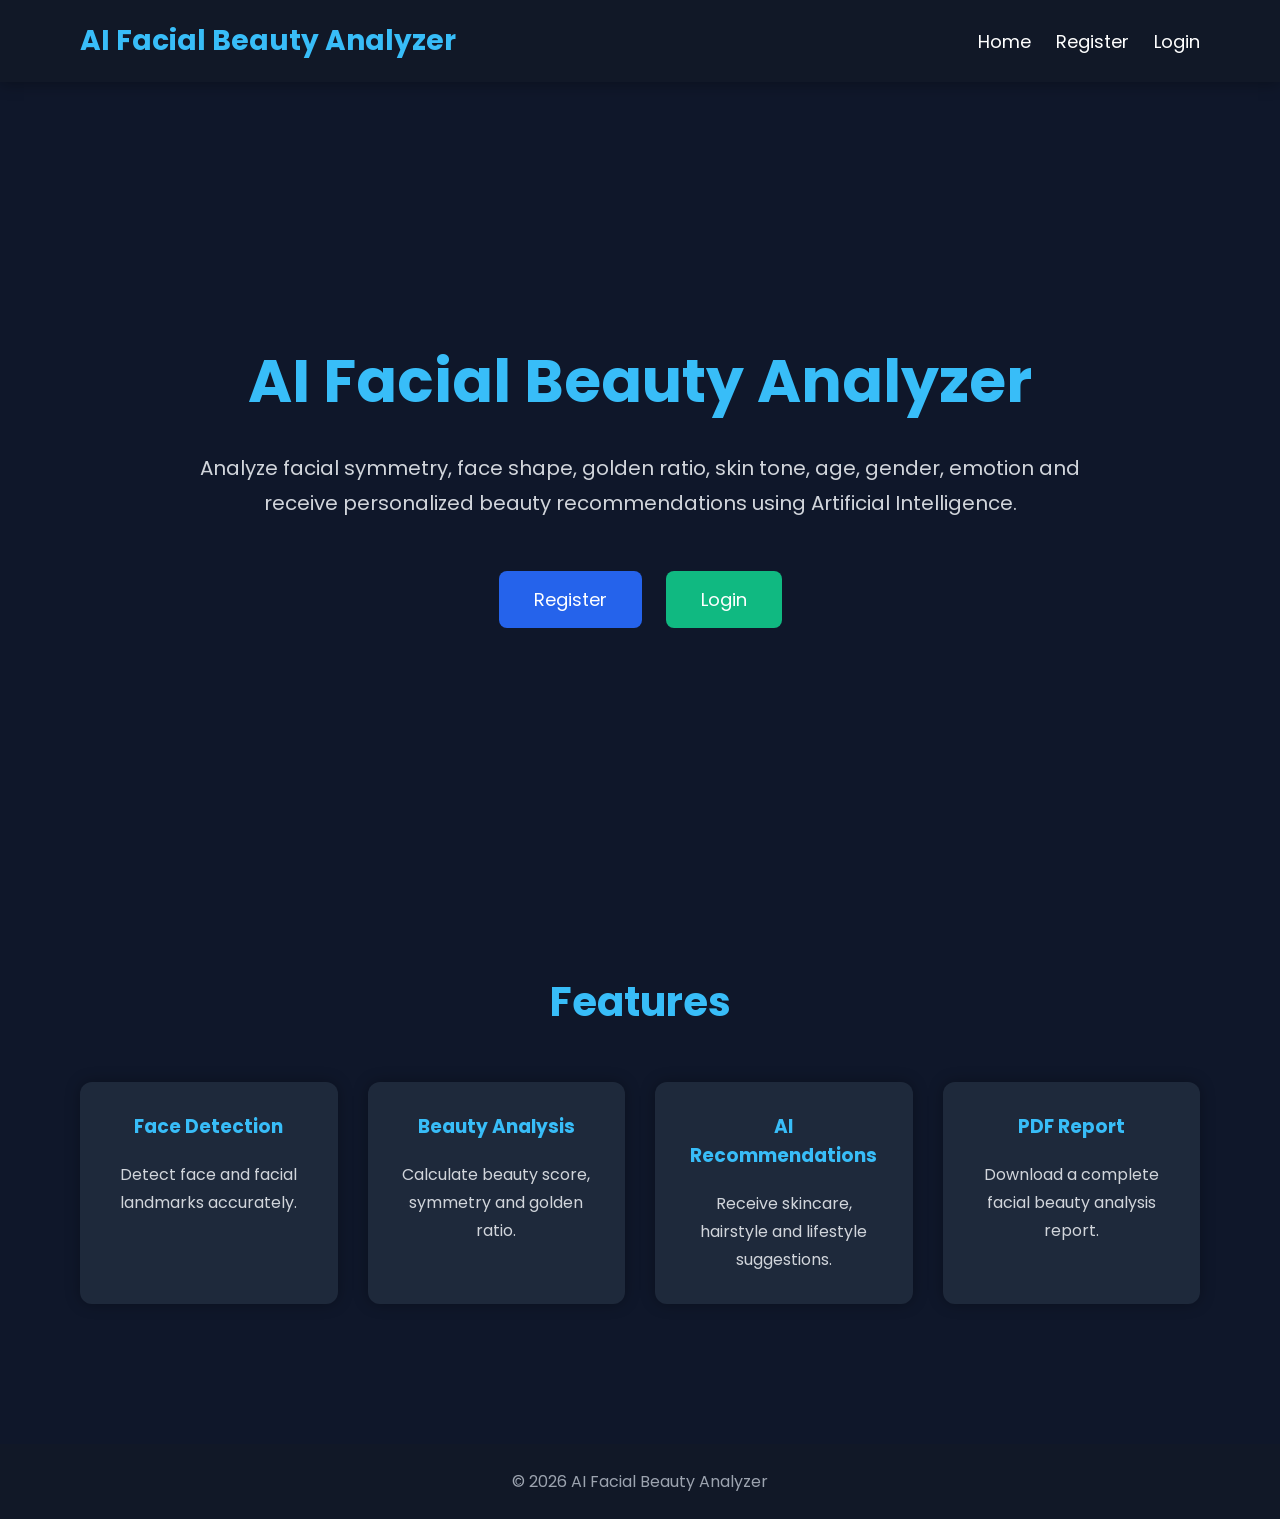
==== frontend/index.html @ 5bd3a6e5 "Improve project documentation" ====
<!DOCTYPE html>
<html lang="en">

<head>
    <meta charset="UTF-8">
    <meta name="viewport" content="width=device-width, initial-scale=1.0">

    <title>AI Facial Beauty Analyzer</title>

    <link rel="stylesheet" href="CSS/style.css">
</head>

<body>

    <!-- =========================
         Navigation Bar
    ========================== -->

    <nav>

        <div class="logo">
            AI Facial Beauty Analyzer
        </div>

        <ul>

            <li>
                <a href="index.html">Home</a>
            </li>

            <li>
                <a href="register.html">Register</a>
            </li>

            <li>
                <a href="login.html">Login</a>
            </li>

        </ul>

    </nav>


    <!-- =========================
          Hero Section
    ========================== -->

    <section class="hero">

        <div class="hero-content">

            <h1>
                AI Facial Beauty Analyzer
            </h1>

            <p>

                Analyze facial symmetry, face shape,
                golden ratio, skin tone, age, gender,
                emotion and receive personalized
                beauty recommendations using Artificial Intelligence.

            </p>

            <div class="buttons">

                <a href="register.html" class="btn">
                    Register
                </a>

                <a href="login.html" class="btn btn2">
                    Login
                </a>

            </div>

        </div>

    </section>


    <!-- =========================
          Features
    ========================== -->

    <section class="features">

        <h2>
            Features
        </h2>

        <div class="cards">

            <div class="card">
                <h3>Face Detection</h3>
                <p>Detect face and facial landmarks accurately.</p>
            </div>

            <div class="card">
                <h3>Beauty Analysis</h3>
                <p>Calculate beauty score, symmetry and golden ratio.</p>
            </div>

            <div class="card">
                <h3>AI Recommendations</h3>
                <p>Receive skincare, hairstyle and lifestyle suggestions.</p>
            </div>

            <div class="card">
                <h3>PDF Report</h3>
                <p>Download a complete facial beauty analysis report.</p>
            </div>

        </div>

    </section>


    <!-- =========================
          Footer
    ========================== -->

    <footer>

        <p>

            © 2026 AI Facial Beauty Analyzer

        </p>

    </footer>

</body>

</html>
---- frontend/CSS/style.css ----
/* =========================
   Google Font
========================= */

@import url('https://fonts.googleapis.com/css2?family=Poppins:wght@300;400;500;600;700&display=swap');

/* =========================
   Reset
========================= */

*{
    margin:0;
    padding:0;
    box-sizing:border-box;
    font-family:'Poppins',sans-serif;
}

/* =========================
   Body
========================= */

body{
    background:#0f172a;
    color:white;
}

/* =========================
   Navigation
========================= */

nav{
    display:flex;
    justify-content:space-between;
    align-items:center;
    padding:20px 80px;
    background:#111827;
    box-shadow:0 2px 15px rgba(0,0,0,.3);
}

.logo{
    font-size:28px;
    font-weight:700;
    color:#38bdf8;
}

nav ul{
    display:flex;
    list-style:none;
}

nav ul li{
    margin-left:25px;
}

nav ul li a{
    text-decoration:none;
    color:white;
    font-size:18px;
    transition:.3s;
}

nav ul li a:hover{
    color:#38bdf8;
}

/* =========================
   Hero Section
========================= */

.hero{
    height:90vh;
    display:flex;
    justify-content:center;
    align-items:center;
    text-align:center;
    padding:30px;
}

.hero-content{
    max-width:900px;
}

.hero h1{
    font-size:60px;
    color:#38bdf8;
    margin-bottom:25px;
}

.hero p{
    font-size:20px;
    line-height:35px;
    color:#d1d5db;
    margin-bottom:40px;
}

/* =========================
   Buttons
========================= */

.btn{
    display:inline-block;
    padding:15px 35px;
    background:#2563eb;
    color:white;
    text-decoration:none;
    border-radius:8px;
    margin:10px;
    transition:.3s;
    font-size:18px;
}

.btn:hover{
    background:#1d4ed8;
    transform:translateY(-3px);
}

.btn2{
    background:#10b981;
}

.btn2:hover{
    background:#059669;
}

/* =========================
   Features
========================= */

.features{
    padding:80px;
    text-align:center;
}

.features h2{
    font-size:40px;
    color:#38bdf8;
    margin-bottom:50px;
}

.cards{
    display:grid;
    grid-template-columns:repeat(auto-fit,minmax(250px,1fr));
    gap:30px;
}

.card{
    background:#1e293b;
    padding:30px;
    border-radius:12px;
    transition:.3s;
    box-shadow:0 0 15px rgba(0,0,0,.3);
}

.card:hover{
    transform:translateY(-8px);
}

.card h3{
    color:#38bdf8;
    margin-bottom:20px;
}

.card p{
    color:#d1d5db;
    line-height:28px;
}

/* =========================
   Footer
========================= */

footer{
    background:#111827;
    text-align:center;
    padding:25px;
    margin-top:60px;
}

footer p{
    color:#9ca3af;
}

/* =========================
   Responsive
========================= */

@media(max-width:768px){

    nav{
        flex-direction:column;
        padding:20px;
    }

    nav ul{
        margin-top:20px;
    }

    .hero h1{
        font-size:40px;
    }

    .hero p{
        font-size:18px;
    }

    .features{
        padding:40px 20px;
    }

}
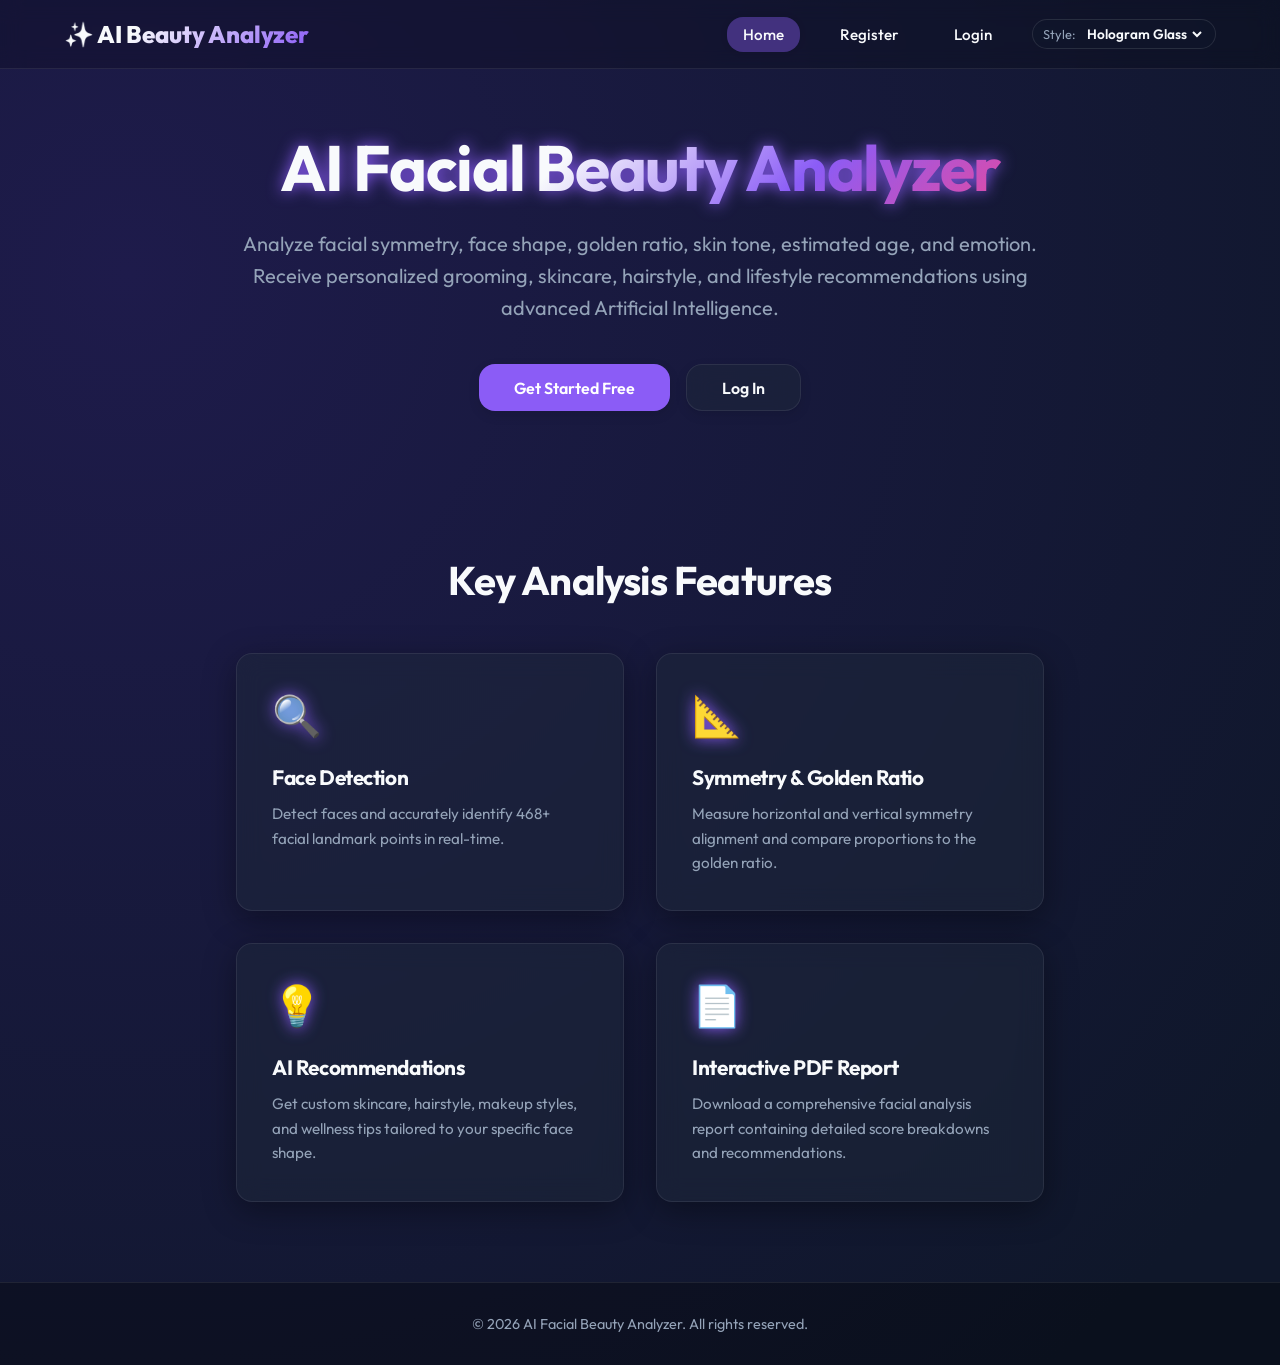
==== commit f797124a: "Enhance Facial Beauty Analyzer: ML model integration, dynamic UI themes, interactive result slider, " ====
--- a/frontend/index.html
+++ b/frontend/index.html
@@ -4,10 +4,11 @@
 <head>
     <meta charset="UTF-8">
     <meta name="viewport" content="width=device-width, initial-scale=1.0">
-
-    <title>AI Facial Beauty Analyzer</title>
-
+    <title>AI Facial Beauty Analyzer - Discover Your Golden Ratio & Symmetry</title>
+    <meta name="description" content="Analyze your face shape, facial symmetry, golden ratio, skin tone, estimated age, gender, and emotion using advanced AI. Receive personalized beauty and skincare recommendations.">
     <link rel="stylesheet" href="CSS/style.css">
+    <!-- Load theme.js early to prevent unstyled content flashing -->
+    <script src="JS/theme.js"></script>
 </head>
 
 <body>
@@ -15,119 +16,90 @@
     <!-- =========================
          Navigation Bar
     ========================== -->
-
     <nav>
-
         <div class="logo">
-            AI Facial Beauty Analyzer
+            ✨ AI Beauty Analyzer
         </div>
-
         <ul>
-
+            <li><a href="index.html" class="active">Home</a></li>
+            <li><a href="register.html">Register</a></li>
+            <li><a href="login.html">Login</a></li>
             <li>
-                <a href="index.html">Home</a>
+                <div class="theme-switch-container">
+                    <span>Style:</span>
+                    <select id="themeSelector" class="theme-dropdown">
+                        <option value="theme-glass">Hologram Glass</option>
+                        <option value="theme-cyberpunk">Cyberpunk Glow</option>
+                        <option value="theme-orchid">Luxury Orchid</option>
+                        <option value="theme-emerald">Emerald Serene</option>
+                    </select>
+                </div>
             </li>
-
-            <li>
-                <a href="register.html">Register</a>
-            </li>
-
-            <li>
-                <a href="login.html">Login</a>
-            </li>
-
         </ul>
-
     </nav>
 
 
     <!-- =========================
           Hero Section
     ========================== -->
-
     <section class="hero">
-
         <div class="hero-content">
-
-            <h1>
-                AI Facial Beauty Analyzer
-            </h1>
-
+            <h1>AI Facial Beauty Analyzer</h1>
             <p>
-
-                Analyze facial symmetry, face shape,
-                golden ratio, skin tone, age, gender,
-                emotion and receive personalized
-                beauty recommendations using Artificial Intelligence.
-
+                Analyze facial symmetry, face shape, golden ratio, skin tone, estimated age, and emotion. Receive personalized grooming, skincare, hairstyle, and lifestyle recommendations using advanced Artificial Intelligence.
             </p>
-
             <div class="buttons">
-
-                <a href="register.html" class="btn">
-                    Register
+                <a href="register.html" class="btn btn-primary">
+                    Get Started Free
                 </a>
-
-                <a href="login.html" class="btn btn2">
-                    Login
+                <a href="login.html" class="btn btn-secondary">
+                    Log In
                 </a>
-
             </div>
-
         </div>
-
     </section>
 
 
     <!-- =========================
           Features
     ========================== -->
+    <section class="features">
+        <h2>Key Analysis Features</h2>
+        <div class="cards-grid">
 
-    <section class="features">
-
-        <h2>
-            Features
-        </h2>
-
-        <div class="cards">
-
-            <div class="card">
+            <div class="custom-card">
+                <div class="card-icon">🔍</div>
                 <h3>Face Detection</h3>
-                <p>Detect face and facial landmarks accurately.</p>
+                <p>Detect faces and accurately identify 468+ facial landmark points in real-time.</p>
             </div>
 
-            <div class="card">
-                <h3>Beauty Analysis</h3>
-                <p>Calculate beauty score, symmetry and golden ratio.</p>
+            <div class="custom-card">
+                <div class="card-icon">📐</div>
+                <h3>Symmetry &amp; Golden Ratio</h3>
+                <p>Measure horizontal and vertical symmetry alignment and compare proportions to the golden ratio.</p>
             </div>
 
-            <div class="card">
+            <div class="custom-card">
+                <div class="card-icon">💡</div>
                 <h3>AI Recommendations</h3>
-                <p>Receive skincare, hairstyle and lifestyle suggestions.</p>
+                <p>Get custom skincare, hairstyle, makeup styles, and wellness tips tailored to your specific face shape.</p>
             </div>
 
-            <div class="card">
-                <h3>PDF Report</h3>
-                <p>Download a complete facial beauty analysis report.</p>
+            <div class="custom-card">
+                <div class="card-icon">📄</div>
+                <h3>Interactive PDF Report</h3>
+                <p>Download a comprehensive facial analysis report containing detailed score breakdowns and recommendations.</p>
             </div>
 
         </div>
-
     </section>
 
 
     <!-- =========================
           Footer
     ========================== -->
-
     <footer>
-
-        <p>
-
-            © 2026 AI Facial Beauty Analyzer
-
-        </p>
-
+        <p>© 2026 AI Facial Beauty Analyzer. All rights reserved.</p>
     </footer>
 
 </body>
--- a/frontend/CSS/style.css
+++ b/frontend/CSS/style.css
@@ -1,210 +1,1073 @@
-/* =========================
-   Google Font
-========================= */
-
-@import url('https://fonts.googleapis.com/css2?family=Poppins:wght@300;400;500;600;700&display=swap');
-
-/* =========================
-   Reset
-========================= */
-
-*{
-    margin:0;
-    padding:0;
-    box-sizing:border-box;
-    font-family:'Poppins',sans-serif;
-}
-
-/* =========================
-   Body
-========================= */
-
-body{
-    background:#0f172a;
-    color:white;
-}
-
-/* =========================
-   Navigation
-========================= */
-
-nav{
-    display:flex;
-    justify-content:space-between;
-    align-items:center;
-    padding:20px 80px;
-    background:#111827;
-    box-shadow:0 2px 15px rgba(0,0,0,.3);
-}
-
-.logo{
-    font-size:28px;
-    font-weight:700;
-    color:#38bdf8;
-}
-
-nav ul{
-    display:flex;
-    list-style:none;
-}
-
-nav ul li{
-    margin-left:25px;
-}
-
-nav ul li a{
-    text-decoration:none;
-    color:white;
-    font-size:18px;
-    transition:.3s;
-}
-
-nav ul li a:hover{
-    color:#38bdf8;
-}
-
-/* =========================
-   Hero Section
-========================= */
-
-.hero{
-    height:90vh;
-    display:flex;
-    justify-content:center;
-    align-items:center;
-    text-align:center;
-    padding:30px;
-}
-
-.hero-content{
-    max-width:900px;
-}
-
-.hero h1{
-    font-size:60px;
-    color:#38bdf8;
-    margin-bottom:25px;
-}
-
-.hero p{
-    font-size:20px;
-    line-height:35px;
-    color:#d1d5db;
-    margin-bottom:40px;
-}
-
-/* =========================
-   Buttons
-========================= */
-
-.btn{
-    display:inline-block;
-    padding:15px 35px;
-    background:#2563eb;
-    color:white;
-    text-decoration:none;
-    border-radius:8px;
-    margin:10px;
-    transition:.3s;
-    font-size:18px;
-}
-
-.btn:hover{
-    background:#1d4ed8;
-    transform:translateY(-3px);
-}
-
-.btn2{
-    background:#10b981;
-}
-
-.btn2:hover{
-    background:#059669;
-}
-
-/* =========================
-   Features
-========================= */
-
-.features{
-    padding:80px;
-    text-align:center;
-}
-
-.features h2{
-    font-size:40px;
-    color:#38bdf8;
-    margin-bottom:50px;
-}
-
-.cards{
-    display:grid;
-    grid-template-columns:repeat(auto-fit,minmax(250px,1fr));
-    gap:30px;
-}
-
-.card{
-    background:#1e293b;
-    padding:30px;
-    border-radius:12px;
-    transition:.3s;
-    box-shadow:0 0 15px rgba(0,0,0,.3);
-}
-
-.card:hover{
-    transform:translateY(-8px);
-}
-
-.card h3{
-    color:#38bdf8;
-    margin-bottom:20px;
-}
-
-.card p{
-    color:#d1d5db;
-    line-height:28px;
-}
-
-/* =========================
-   Footer
-========================= */
-
-footer{
-    background:#111827;
-    text-align:center;
-    padding:25px;
-    margin-top:60px;
-}
-
-footer p{
-    color:#9ca3af;
-}
-
-/* =========================
-   Responsive
-========================= */
-
-@media(max-width:768px){
-
-    nav{
-        flex-direction:column;
-        padding:20px;
+/* ==========================================================================
+   AI FACIAL BEAUTY ANALYZER - UNIFIED CSS DESIGN SYSTEM
+   ========================================================================== */
+
+@import url('https://fonts.googleapis.com/css2?family=Outfit:wght@300;400;500;600;700;800&family=Playfair+Display:ital,wght@0,400;0,600;1,400&family=Space+Grotesk:wght@400;500;600;700&display=swap');
+
+/* ==========================================================================
+   THEME STYLES (CSS Variables)
+   ========================================================================== */
+
+/* 1. GLASSMORPHISM HOLOGRAM (Default) */
+.theme-glass {
+    --bg-gradient: radial-gradient(circle at 10% 20%, #1e1b4b 0%, #0f172a 90%);
+    --bg-color: #0f172a;
+    --text-color: #f8fafc;
+    --text-muted: #94a3b8;
+    
+    --primary: #8b5cf6;
+    --primary-hover: #7c3aed;
+    --primary-glow: rgba(139, 92, 246, 0.4);
+    --accent: #ec4899;
+    --accent-glow: rgba(236, 72, 153, 0.4);
+    
+    --card-bg: rgba(30, 41, 59, 0.5);
+    --card-border: 1px solid rgba(255, 255, 255, 0.08);
+    --card-blur: blur(12px);
+    --card-shadow: 0 8px 32px 0 rgba(0, 0, 0, 0.37);
+    
+    --input-bg: rgba(15, 23, 42, 0.6);
+    --input-border: 1px solid rgba(255, 255, 255, 0.1);
+    
+    --font-heading: 'Outfit', sans-serif;
+    --font-body: 'Outfit', sans-serif;
+    --border-radius: 16px;
+    --glow-effect: drop-shadow(0 0 8px var(--primary));
+}
+
+/* 2. NEO-GLOW CYBERPUNK */
+.theme-cyberpunk {
+    --bg-gradient: linear-gradient(135deg, #050505 0%, #0c0a0f 100%);
+    --bg-color: #050505;
+    --text-color: #00ffcc;
+    --text-muted: #8b9bb4;
+    
+    --primary: #ff007f;
+    --primary-hover: #e60072;
+    --primary-glow: rgba(255, 0, 127, 0.5);
+    --accent: #00f0ff;
+    --accent-glow: rgba(0, 240, 255, 0.5);
+    
+    --card-bg: rgba(10, 10, 12, 0.95);
+    --card-border: 2px solid #00f0ff;
+    --card-blur: none;
+    --card-shadow: 0 0 15px rgba(0, 240, 255, 0.2);
+    
+    --input-bg: #111115;
+    --input-border: 1px solid #ff007f;
+    
+    --font-heading: 'Space Grotesk', sans-serif;
+    --font-body: 'Space Grotesk', sans-serif;
+    --border-radius: 4px;
+    --glow-effect: drop-shadow(0 0 12px var(--accent));
+}
+
+/* 3. MINIMALIST LUXURY ORCHID */
+.theme-orchid {
+    --bg-gradient: radial-gradient(circle at 50% 50%, #faf8f6 0%, #eae5e0 100%);
+    --bg-color: #faf8f6;
+    --text-color: #2e1065;
+    --text-muted: #6b21a8;
+    
+    --primary: #4c1d95;
+    --primary-hover: #3b0764;
+    --primary-glow: rgba(76, 29, 149, 0.2);
+    --accent: #d97706;
+    --accent-glow: rgba(217, 119, 6, 0.2);
+    
+    --card-bg: rgba(255, 255, 255, 0.85);
+    --card-border: 1px solid rgba(76, 29, 149, 0.15);
+    --card-blur: blur(4px);
+    --card-shadow: 0 10px 40px rgba(76, 29, 149, 0.06);
+    
+    --input-bg: #ffffff;
+    --input-border: 1px solid rgba(76, 29, 149, 0.2);
+    
+    --font-heading: 'Playfair Display', serif;
+    --font-body: 'Outfit', sans-serif;
+    --border-radius: 24px;
+    --glow-effect: none;
+}
+
+/* 4. EMERALD SERENE (Skincare / Biophilic) */
+.theme-emerald {
+    --bg-gradient: linear-gradient(135deg, #02120b 0%, #062417 100%);
+    --bg-color: #02120b;
+    --text-color: #ecfdf5;
+    --text-muted: #6ee7b7;
+    
+    --primary: #10b981;
+    --primary-hover: #059669;
+    --primary-glow: rgba(16, 185, 129, 0.3);
+    --accent: #fbbf24;
+    --accent-glow: rgba(251, 191, 36, 0.3);
+    
+    --card-bg: rgba(6, 29, 19, 0.8);
+    --card-border: 1px solid rgba(16, 185, 129, 0.2);
+    --card-blur: blur(8px);
+    --card-shadow: 0 12px 30px rgba(0, 0, 0, 0.5);
+    
+    --input-bg: rgba(2, 18, 11, 0.9);
+    --input-border: 1px solid rgba(16, 185, 129, 0.3);
+    
+    --font-heading: 'Outfit', sans-serif;
+    --font-body: 'Outfit', sans-serif;
+    --border-radius: 12px;
+    --glow-effect: drop-shadow(0 0 6px var(--primary));
+}
+
+/* ==========================================================================
+   BASE & RESET
+   ========================================================================== */
+
+* {
+    margin: 0;
+    padding: 0;
+    box-sizing: border-box;
+    transition: background-color 0.4s ease, color 0.4s ease, border-color 0.4s ease, box-shadow 0.4s ease, border-radius 0.4s ease;
+}
+
+body {
+    background: var(--bg-gradient);
+    background-color: var(--bg-color);
+    color: var(--text-color);
+    font-family: var(--font-body);
+    min-height: 100vh;
+    display: flex;
+    flex-direction: column;
+    overflow-x: hidden;
+}
+
+h1, h2, h3, h4, h5, h6 {
+    font-family: var(--font-heading);
+    letter-spacing: -0.02em;
+    font-weight: 700;
+}
+
+a {
+    color: inherit;
+    text-decoration: none;
+}
+
+/* ==========================================================================
+   NAVIGATION
+   ========================================================================== */
+
+nav {
+    display: flex;
+    justify-content: space-between;
+    align-items: center;
+    padding: 1.2rem 5%;
+    background: rgba(0, 0, 0, 0.2);
+    backdrop-filter: blur(10px);
+    border-bottom: var(--card-border);
+    position: sticky;
+    top: 0;
+    z-index: 100;
+}
+
+.logo {
+    font-size: 1.5rem;
+    font-weight: 800;
+    background: linear-gradient(135deg, var(--text-color) 30%, var(--primary) 100%);
+    -webkit-background-clip: text;
+    -webkit-text-fill-color: transparent;
+    display: flex;
+    align-items: center;
+    gap: 8px;
+}
+
+nav ul {
+    display: flex;
+    align-items: center;
+    list-style: none;
+    gap: 1.5rem;
+}
+
+nav ul li a {
+    font-size: 0.95rem;
+    font-weight: 500;
+    padding: 0.5rem 1rem;
+    border-radius: var(--border-radius);
+    transition: 0.3s;
+}
+
+nav ul li a:hover, nav ul li a.active {
+    background: var(--primary-glow);
+    color: var(--text-color);
+    box-shadow: 0 0 10px rgba(0,0,0,0.1);
+}
+
+.theme-switch-container {
+    display: flex;
+    align-items: center;
+    gap: 8px;
+    background: var(--input-bg);
+    border: var(--input-border);
+    border-radius: var(--border-radius);
+    padding: 4px 10px;
+}
+
+.theme-switch-container span {
+    font-size: 0.8rem;
+    color: var(--text-muted);
+}
+
+.theme-dropdown {
+    background: transparent;
+    color: var(--text-color);
+    border: none;
+    outline: none;
+    font-family: var(--font-body);
+    font-weight: 600;
+    font-size: 0.85rem;
+    cursor: pointer;
+}
+
+.theme-dropdown option {
+    background-color: var(--bg-color);
+    color: var(--text-color);
+}
+
+/* ==========================================================================
+   HERO / LANDING PAGE
+   ========================================================================== */
+
+.hero {
+    flex: 1;
+    display: flex;
+    flex-direction: column;
+    justify-content: center;
+    align-items: center;
+    text-align: center;
+    padding: 4rem 2rem;
+    max-width: 1200px;
+    margin: 0 auto;
+    animation: fadeIn 0.8s ease-out;
+}
+
+.hero-content {
+    max-width: 800px;
+}
+
+.hero h1 {
+    font-size: 4rem;
+    line-height: 1.1;
+    margin-bottom: 1.5rem;
+    background: linear-gradient(135deg, var(--text-color) 40%, var(--primary) 70%, var(--accent) 100%);
+    -webkit-background-clip: text;
+    -webkit-text-fill-color: transparent;
+    filter: var(--glow-effect);
+}
+
+.hero p {
+    font-size: 1.25rem;
+    color: var(--text-muted);
+    line-height: 1.6;
+    margin-bottom: 2.5rem;
+}
+
+.buttons {
+    display: flex;
+    justify-content: center;
+    gap: 1rem;
+    flex-wrap: wrap;
+}
+
+.btn {
+    display: inline-flex;
+    align-items: center;
+    justify-content: center;
+    padding: 0.8rem 2.2rem;
+    font-size: 1rem;
+    font-weight: 600;
+    border-radius: var(--border-radius);
+    cursor: pointer;
+    border: none;
+    transition: 0.3s cubic-bezier(0.175, 0.885, 0.32, 1.275);
+    box-shadow: 0 4px 12px rgba(0,0,0,0.1);
+}
+
+.btn-primary {
+    background: var(--primary);
+    color: white;
+}
+
+.btn-primary:hover {
+    background: var(--primary-hover);
+    transform: translateY(-3px);
+    box-shadow: 0 8px 20px var(--primary-glow);
+}
+
+.btn-secondary {
+    background: var(--card-bg);
+    color: var(--text-color);
+    border: var(--card-border);
+    backdrop-filter: var(--card-blur);
+}
+
+.btn-secondary:hover {
+    background: rgba(255, 255, 255, 0.1);
+    transform: translateY(-3px);
+}
+
+/* ==========================================================================
+   FEATURES SECTION
+   ========================================================================== */
+
+.features {
+    padding: 5rem 5%;
+    max-width: 1200px;
+    margin: 0 auto;
+}
+
+.features h2 {
+    text-align: center;
+    font-size: 2.5rem;
+    margin-bottom: 3rem;
+    color: var(--text-color);
+}
+
+.cards-grid {
+    display: grid;
+    grid-template-columns: repeat(auto-fit, minmax(250px, 1fr));
+    gap: 2rem;
+}
+
+.custom-card {
+    background: var(--card-bg);
+    border: var(--card-border);
+    backdrop-filter: var(--card-blur);
+    border-radius: var(--border-radius);
+    padding: 2.2rem;
+    box-shadow: var(--card-shadow);
+    display: flex;
+    flex-direction: column;
+    align-items: flex-start;
+    transition: 0.3s ease;
+    position: relative;
+    overflow: hidden;
+}
+
+.custom-card::before {
+    content: '';
+    position: absolute;
+    top: 0;
+    left: 0;
+    width: 100%;
+    height: 4px;
+    background: linear-gradient(90deg, var(--primary), var(--accent));
+    opacity: 0;
+    transition: 0.3s;
+}
+
+.custom-card:hover {
+    transform: translateY(-8px);
+    box-shadow: 0 15px 30px rgba(0,0,0,0.2);
+}
+
+.custom-card:hover::before {
+    opacity: 1;
+}
+
+.card-icon {
+    font-size: 2.5rem;
+    margin-bottom: 1.5rem;
+    filter: var(--glow-effect);
+}
+
+.custom-card h3 {
+    font-size: 1.3rem;
+    margin-bottom: 0.8rem;
+    color: var(--text-color);
+}
+
+.custom-card p {
+    font-size: 0.95rem;
+    color: var(--text-muted);
+    line-height: 1.6;
+}
+
+/* ==========================================================================
+   AUTH SCREENS (LOGIN & REGISTER)
+   ========================================================================== */
+
+.auth-container {
+    flex: 1;
+    display: flex;
+    justify-content: center;
+    align-items: center;
+    padding: 3rem 1.5rem;
+}
+
+.auth-card {
+    background: var(--card-bg);
+    border: var(--card-border);
+    backdrop-filter: var(--card-blur);
+    border-radius: var(--border-radius);
+    padding: 3rem;
+    width: 100%;
+    max-width: 480px;
+    box-shadow: var(--card-shadow);
+    text-align: center;
+    animation: fadeIn 0.5s ease-out;
+}
+
+.auth-card h2 {
+    font-size: 2.2rem;
+    margin-bottom: 0.5rem;
+    background: linear-gradient(135deg, var(--text-color) 40%, var(--primary) 100%);
+    -webkit-background-clip: text;
+    -webkit-text-fill-color: transparent;
+}
+
+.auth-card h3 {
+    font-size: 1.1rem;
+    font-weight: 500;
+    color: var(--text-muted);
+    margin-bottom: 2.5rem;
+}
+
+.form-group {
+    margin-bottom: 1.5rem;
+    text-align: left;
+}
+
+.form-group label {
+    display: block;
+    font-size: 0.85rem;
+    font-weight: 600;
+    color: var(--text-color);
+    margin-bottom: 0.5rem;
+    text-transform: uppercase;
+    letter-spacing: 0.05em;
+}
+
+.form-input {
+    width: 100%;
+    padding: 0.85rem 1.2rem;
+    background: var(--input-bg);
+    border: var(--input-border);
+    border-radius: var(--border-radius);
+    color: var(--text-color);
+    font-family: var(--font-body);
+    font-size: 1rem;
+    outline: none;
+    transition: 0.3s;
+}
+
+.form-input:focus {
+    border-color: var(--primary);
+    box-shadow: 0 0 0 3px var(--primary-glow);
+}
+
+.auth-button {
+    width: 100%;
+    padding: 1rem;
+    font-size: 1rem;
+    font-weight: 700;
+    color: white;
+    background: var(--primary);
+    border: none;
+    border-radius: var(--border-radius);
+    cursor: pointer;
+    margin-top: 1rem;
+    margin-bottom: 1.5rem;
+    box-shadow: 0 4px 15px var(--primary-glow);
+    transition: 0.3s;
+}
+
+.auth-button:hover {
+    background: var(--primary-hover);
+    transform: translateY(-2px);
+}
+
+.auth-footer {
+    font-size: 0.9rem;
+    color: var(--text-muted);
+}
+
+.auth-footer a {
+    color: var(--primary);
+    font-weight: 600;
+    margin-left: 5px;
+}
+
+.auth-footer a:hover {
+    text-decoration: underline;
+}
+
+/* ==========================================================================
+   ANALYSIS / DASHBOARD PAGE (HOME.HTML)
+   ========================================================================== */
+
+.dashboard-container {
+    max-width: 1000px;
+    width: 90%;
+    margin: 4rem auto;
+    text-align: center;
+    flex: 1;
+    animation: fadeIn 0.6s ease;
+}
+
+.dashboard-container h1 {
+    font-size: 3rem;
+    margin-bottom: 0.5rem;
+    background: linear-gradient(135deg, var(--text-color) 40%, var(--primary) 100%);
+    -webkit-background-clip: text;
+    -webkit-text-fill-color: transparent;
+}
+
+.dashboard-container p.subtitle {
+    color: var(--text-muted);
+    font-size: 1.1rem;
+    margin-bottom: 3rem;
+}
+
+/* Drag & Drop Upload Zone */
+.upload-zone {
+    background: var(--card-bg);
+    border: 2px dashed rgba(255, 255, 255, 0.25);
+    backdrop-filter: var(--card-blur);
+    border-radius: var(--border-radius);
+    padding: 4rem 2rem;
+    cursor: pointer;
+    box-shadow: var(--card-shadow);
+    transition: 0.3s;
+    position: relative;
+    max-width: 600px;
+    margin: 0 auto;
+}
+
+.upload-zone:hover, .upload-zone.dragover {
+    border-color: var(--primary);
+    background: rgba(139, 92, 246, 0.05);
+}
+
+.upload-icon {
+    font-size: 3.5rem;
+    color: var(--primary);
+    margin-bottom: 1.5rem;
+    filter: var(--glow-effect);
+    animation: bounce 2s infinite;
+}
+
+.upload-zone h3 {
+    font-size: 1.3rem;
+    margin-bottom: 0.5rem;
+}
+
+.upload-zone p {
+    color: var(--text-muted);
+    font-size: 0.9rem;
+    margin-bottom: 1.5rem;
+}
+
+.file-input {
+    display: none;
+}
+
+.preview-container {
+    margin-top: 2rem;
+    display: none;
+    position: relative;
+    max-width: 320px;
+    margin-left: auto;
+    margin-right: auto;
+}
+
+.preview-image {
+    width: 100%;
+    height: 320px;
+    object-fit: cover;
+    border-radius: var(--border-radius);
+    border: var(--card-border);
+    box-shadow: 0 10px 25px rgba(0,0,0,0.3);
+}
+
+.remove-preview-btn {
+    position: absolute;
+    top: -10px;
+    right: -10px;
+    background: var(--accent);
+    color: white;
+    border: none;
+    width: 30px;
+    height: 30px;
+    border-radius: 50%;
+    display: flex;
+    justify-content: center;
+    align-items: center;
+    font-weight: bold;
+    cursor: pointer;
+    box-shadow: 0 4px 10px var(--accent-glow);
+}
+
+.remove-preview-btn:hover {
+    transform: scale(1.1);
+}
+
+/* Loading Spinner Screen */
+.loading-overlay {
+    position: fixed;
+    top: 0;
+    left: 0;
+    width: 100%;
+    height: 100%;
+    background: rgba(15, 23, 42, 0.9);
+    backdrop-filter: blur(8px);
+    display: none;
+    justify-content: center;
+    align-items: center;
+    z-index: 999;
+}
+
+.loading-content {
+    text-align: center;
+    color: white;
+}
+
+.spinner {
+    width: 80px;
+    height: 80px;
+    border: 5px solid rgba(255,255,255,0.1);
+    border-top: 5px solid var(--primary);
+    border-radius: 50%;
+    margin: 0 auto 2rem;
+    animation: spin 1s linear infinite;
+    box-shadow: 0 0 15px var(--primary-glow);
+}
+
+.loading-content h2 {
+    font-size: 1.8rem;
+    margin-bottom: 0.5rem;
+}
+
+.loading-content p {
+    color: var(--text-muted);
+}
+
+/* ==========================================================================
+   RESULTS DASHBOARD PAGE (RESULT.HTML)
+   ========================================================================== */
+
+.results-page {
+    max-width: 1200px;
+    width: 90%;
+    margin: 3rem auto;
+    flex: 1;
+    animation: fadeIn 0.6s ease;
+}
+
+.results-header {
+    text-align: center;
+    margin-bottom: 3rem;
+}
+
+.results-header h1 {
+    font-size: 3rem;
+    background: linear-gradient(135deg, var(--text-color) 40%, var(--primary) 100%);
+    -webkit-background-clip: text;
+    -webkit-text-fill-color: transparent;
+    margin-bottom: 0.5rem;
+}
+
+.results-header p {
+    color: var(--text-muted);
+    font-size: 1.1rem;
+}
+
+/* Dashboard Grid Layout */
+.results-grid {
+    display: grid;
+    grid-template-columns: 1fr 1fr;
+    gap: 2.5rem;
+    align-items: start;
+    margin-bottom: 3rem;
+}
+
+@media(max-width: 968px) {
+    .results-grid {
+        grid-template-columns: 1fr;
     }
-
-    nav ul{
-        margin-top:20px;
+}
+
+/* Left Column: Image Comparison */
+.comparison-card {
+    background: var(--card-bg);
+    border: var(--card-border);
+    backdrop-filter: var(--card-blur);
+    border-radius: var(--border-radius);
+    padding: 2rem;
+    box-shadow: var(--card-shadow);
+    text-align: center;
+}
+
+.comparison-card h2 {
+    font-size: 1.4rem;
+    margin-bottom: 1.5rem;
+    text-align: left;
+}
+
+.image-slider-container {
+    position: relative;
+    width: 100%;
+    max-width: 450px;
+    height: 480px;
+    margin: 0 auto;
+    overflow: hidden;
+    border-radius: var(--border-radius);
+    box-shadow: 0 10px 30px rgba(0,0,0,0.3);
+}
+
+.slider-img {
+    position: absolute;
+    top: 0;
+    left: 0;
+    width: 100%;
+    height: 100%;
+    object-fit: cover;
+    pointer-events: none;
+}
+
+.img-after {
+    clip-path: polygon(0 0, 50% 0, 50% 100%, 0 100%);
+    z-index: 2;
+}
+
+.slider-handle {
+    position: absolute;
+    top: 0;
+    bottom: 0;
+    left: 50%;
+    width: 4px;
+    background: var(--primary);
+    cursor: ew-resize;
+    z-index: 3;
+    box-shadow: 0 0 10px var(--primary-glow);
+}
+
+.slider-button {
+    position: absolute;
+    top: 50%;
+    left: 50%;
+    transform: translate(-50%, -50%);
+    width: 40px;
+    height: 40px;
+    background: var(--primary);
+    color: white;
+    border-radius: 50%;
+    display: flex;
+    justify-content: center;
+    align-items: center;
+    font-weight: bold;
+    font-size: 1.2rem;
+    border: 2px solid white;
+    pointer-events: none;
+    box-shadow: 0 0 10px rgba(0,0,0,0.5);
+}
+
+/* Image label tags */
+.img-label {
+    position: absolute;
+    bottom: 15px;
+    padding: 4px 10px;
+    background: rgba(0,0,0,0.6);
+    color: white;
+    border-radius: 4px;
+    font-size: 0.8rem;
+    z-index: 4;
+}
+
+.img-label.label-left {
+    left: 15px;
+}
+
+.img-label.label-right {
+    right: 15px;
+}
+
+/* Right Column: Score and Basic Info */
+.info-column {
+    display: flex;
+    flex-direction: column;
+    gap: 2rem;
+}
+
+/* Beauty Score Ring */
+.score-card {
+    background: var(--card-bg);
+    border: var(--card-border);
+    backdrop-filter: var(--card-blur);
+    border-radius: var(--border-radius);
+    padding: 2.5rem 2rem;
+    box-shadow: var(--card-shadow);
+    display: flex;
+    align-items: center;
+    justify-content: space-around;
+    flex-wrap: wrap;
+    gap: 1.5rem;
+}
+
+.radial-progress {
+    position: relative;
+    width: 140px;
+    height: 140px;
+}
+
+.radial-progress svg {
+    width: 100%;
+    height: 100%;
+    transform: rotate(-90deg);
+}
+
+.radial-progress circle {
+    width: 100%;
+    height: 100%;
+    fill: none;
+    stroke-width: 10;
+    stroke-linecap: round;
+}
+
+.radial-progress circle.bg {
+    stroke: rgba(255, 255, 255, 0.08);
+}
+
+.radial-progress circle.progress {
+    stroke: var(--primary);
+    stroke-dasharray: 408;
+    stroke-dashoffset: 408;
+    animation: fillProgress 1.5s ease-out forwards;
+    filter: var(--glow-effect);
+}
+
+.score-text {
+    position: absolute;
+    top: 50%;
+    left: 50%;
+    transform: translate(-50%, -50%);
+    font-size: 2.2rem;
+    font-weight: 800;
+    z-index: 10;
+    color: var(--text-color);
+    pointer-events: none;
+}
+
+.score-details h2 {
+    font-size: 1.6rem;
+    margin-bottom: 0.5rem;
+}
+
+.score-details p {
+    color: var(--text-muted);
+    font-size: 0.95rem;
+}
+
+/* Basic Info Grid */
+.basic-info-grid {
+    display: grid;
+    grid-template-columns: repeat(auto-fit, minmax(130px, 1fr));
+    gap: 1rem;
+}
+
+.info-badge {
+    background: var(--card-bg);
+    border: var(--card-border);
+    backdrop-filter: var(--card-blur);
+    border-radius: var(--border-radius);
+    padding: 1.2rem;
+    text-align: center;
+    box-shadow: var(--card-shadow);
+}
+
+.info-badge span.label {
+    display: block;
+    font-size: 0.75rem;
+    text-transform: uppercase;
+    color: var(--text-muted);
+    margin-bottom: 0.4rem;
+    letter-spacing: 0.05em;
+}
+
+.info-badge span.value {
+    font-size: 1.1rem;
+    font-weight: 700;
+}
+
+/* Section Container */
+.results-section {
+    background: var(--card-bg);
+    border: var(--card-border);
+    backdrop-filter: var(--card-blur);
+    border-radius: var(--border-radius);
+    padding: 2.5rem;
+    box-shadow: var(--card-shadow);
+    margin-bottom: 2.5rem;
+}
+
+.results-section h2 {
+    font-size: 1.6rem;
+    margin-bottom: 1.8rem;
+    border-bottom: 1px solid rgba(255, 255, 255, 0.1);
+    padding-bottom: 0.8rem;
+}
+
+/* Table Style for Feature Analysis */
+.features-table {
+    width: 100%;
+    border-collapse: collapse;
+    margin-top: 1rem;
+}
+
+.features-table th, .features-table td {
+    padding: 1rem 1.2rem;
+    text-align: left;
+    border-bottom: 1px solid rgba(255, 255, 255, 0.05);
+}
+
+.features-table th {
+    font-size: 0.85rem;
+    text-transform: uppercase;
+    color: var(--text-muted);
+    font-weight: 600;
+}
+
+.features-table td {
+    font-size: 0.95rem;
+}
+
+.features-table tr:last-child td {
+    border-bottom: none;
+}
+
+.features-table td.feature-title {
+    font-weight: 600;
+    display: flex;
+    align-items: center;
+    gap: 8px;
+}
+
+/* Recommendation cards grid */
+.rec-grid {
+    display: grid;
+    grid-template-columns: repeat(auto-fit, minmax(280px, 1fr));
+    gap: 1.5rem;
+}
+
+.rec-card {
+    background: rgba(255, 255, 255, 0.03);
+    border: 1px solid rgba(255, 255, 255, 0.05);
+    border-radius: var(--border-radius);
+    padding: 1.5rem;
+    position: relative;
+    display: flex;
+    gap: 12px;
+}
+
+.rec-card-icon {
+    font-size: 1.6rem;
+    color: var(--primary);
+    filter: var(--glow-effect);
+}
+
+.rec-card-content h3 {
+    font-size: 1.05rem;
+    margin-bottom: 0.4rem;
+}
+
+.rec-card-content p {
+    font-size: 0.9rem;
+    color: var(--text-muted);
+    line-height: 1.5;
+}
+
+/* Footer buttons on results page */
+.results-actions {
+    display: flex;
+    justify-content: center;
+    gap: 1.5rem;
+    margin-top: 2rem;
+    flex-wrap: wrap;
+}
+
+/* ==========================================================================
+   FOOTER
+   ========================================================================== */
+
+footer {
+    background: rgba(0, 0, 0, 0.3);
+    border-top: var(--card-border);
+    padding: 2rem;
+    text-align: center;
+    margin-top: auto;
+    font-size: 0.9rem;
+    color: var(--text-muted);
+}
+
+/* ==========================================================================
+   ANIMATIONS
+   ========================================================================== */
+
+@keyframes fadeIn {
+    from { opacity: 0; transform: translateY(15px); }
+    to { opacity: 1; transform: translateY(0); }
+}
+
+@keyframes spin {
+    0% { transform: rotate(0deg); }
+    100% { transform: rotate(360deg); }
+}
+
+@keyframes bounce {
+    0%, 20%, 50%, 80%, 100% { transform: translateY(0); }
+    40% { transform: translateY(-8px); }
+    60% { transform: translateY(-4px); }
+}
+
+@keyframes fillProgress {
+    to { stroke-dashoffset: var(--offset, 0); }
+}
+
+/* ==========================================================================
+   RESPONSIVE DESIGN
+   ========================================================================== */
+
+@media (max-width: 768px) {
+    nav {
+        flex-direction: column;
+        gap: 1rem;
+        padding: 1.2rem 1rem;
     }
-
-    .hero h1{
-        font-size:40px;
+    
+    nav ul {
+        width: 100%;
+        justify-content: center;
+        flex-wrap: wrap;
+        gap: 0.8rem;
     }
-
-    .hero p{
-        font-size:18px;
+    
+    .hero h1 {
+        font-size: 2.6rem;
     }
-
-    .features{
-        padding:40px 20px;
+    
+    .hero p {
+        font-size: 1rem;
     }
-
+    
+    .auth-card {
+        padding: 2rem 1.5rem;
+    }
+    
+    .dashboard-container h1 {
+        font-size: 2.2rem;
+    }
+    
+    .results-section {
+        padding: 1.5rem;
+    }
+    
+    .features-table th, .features-table td {
+        padding: 0.8rem 0.5rem;
+        font-size: 0.85rem;
+    }
 }
